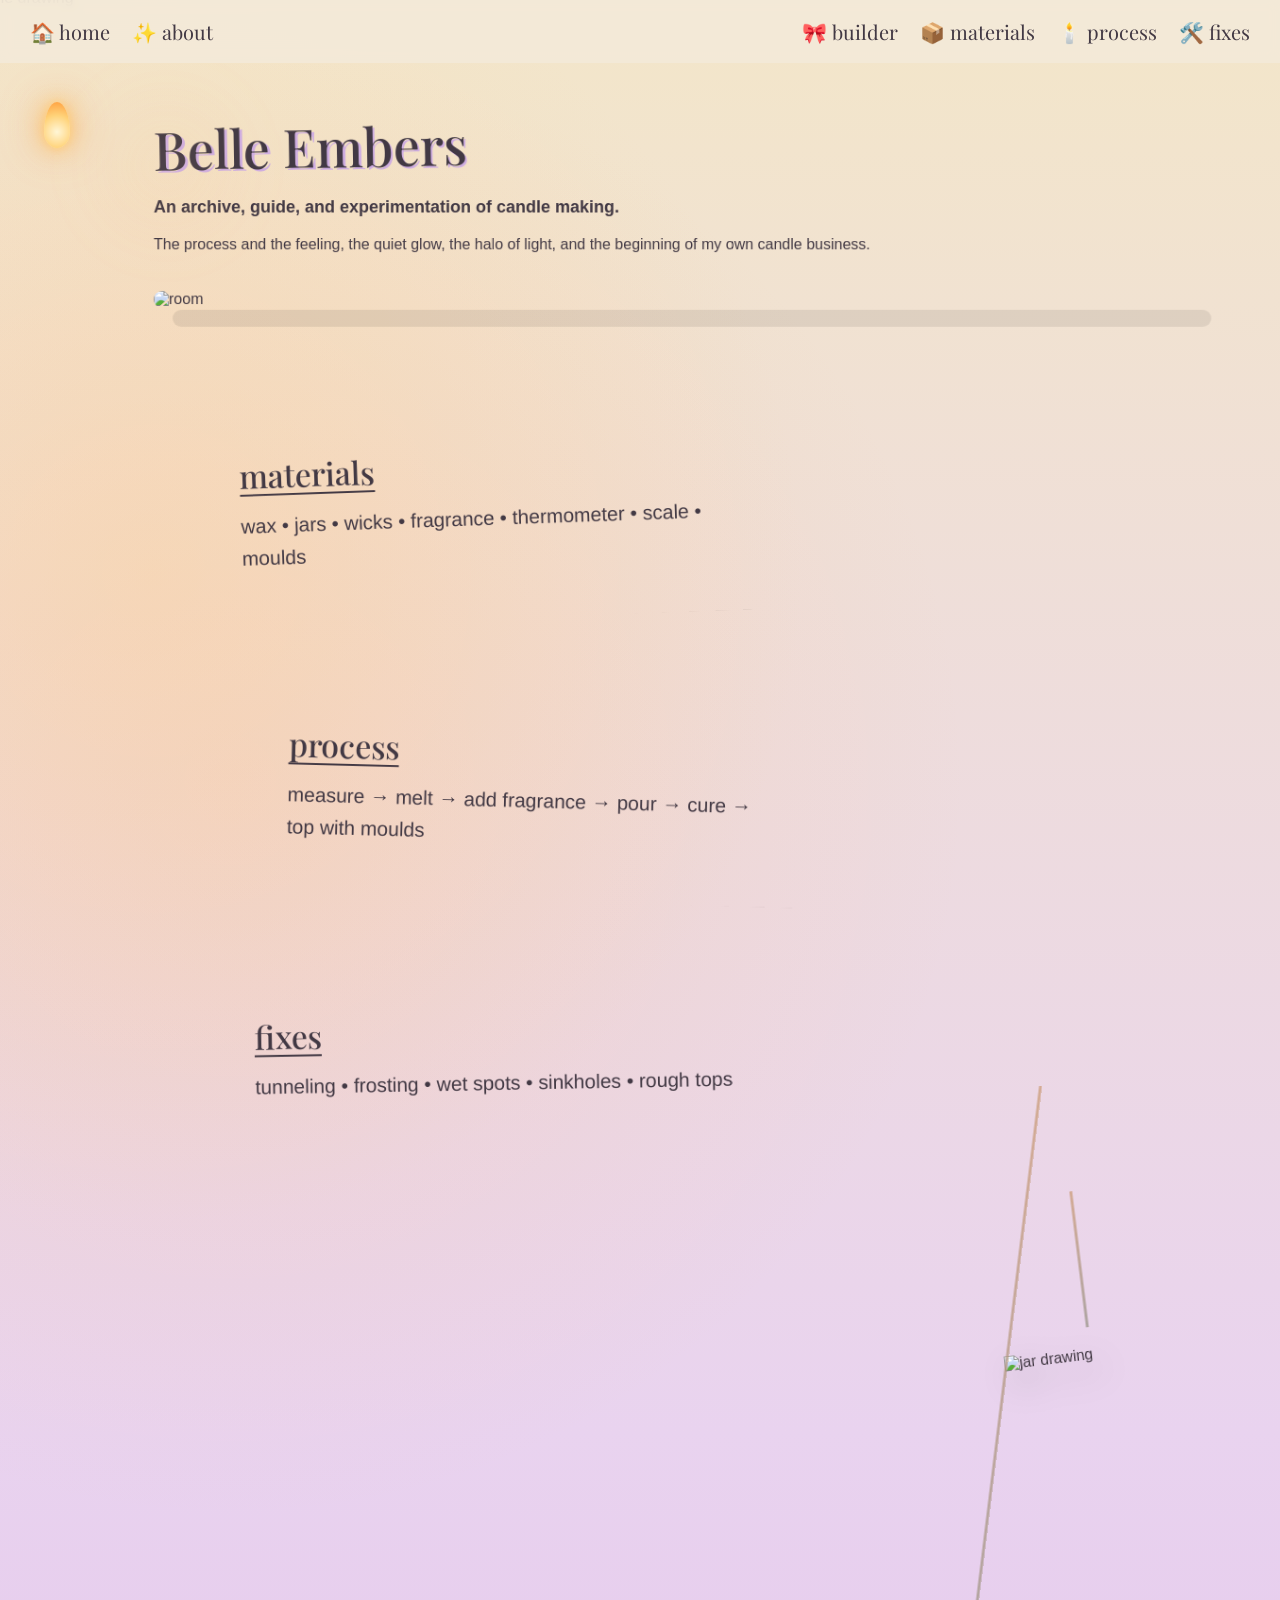
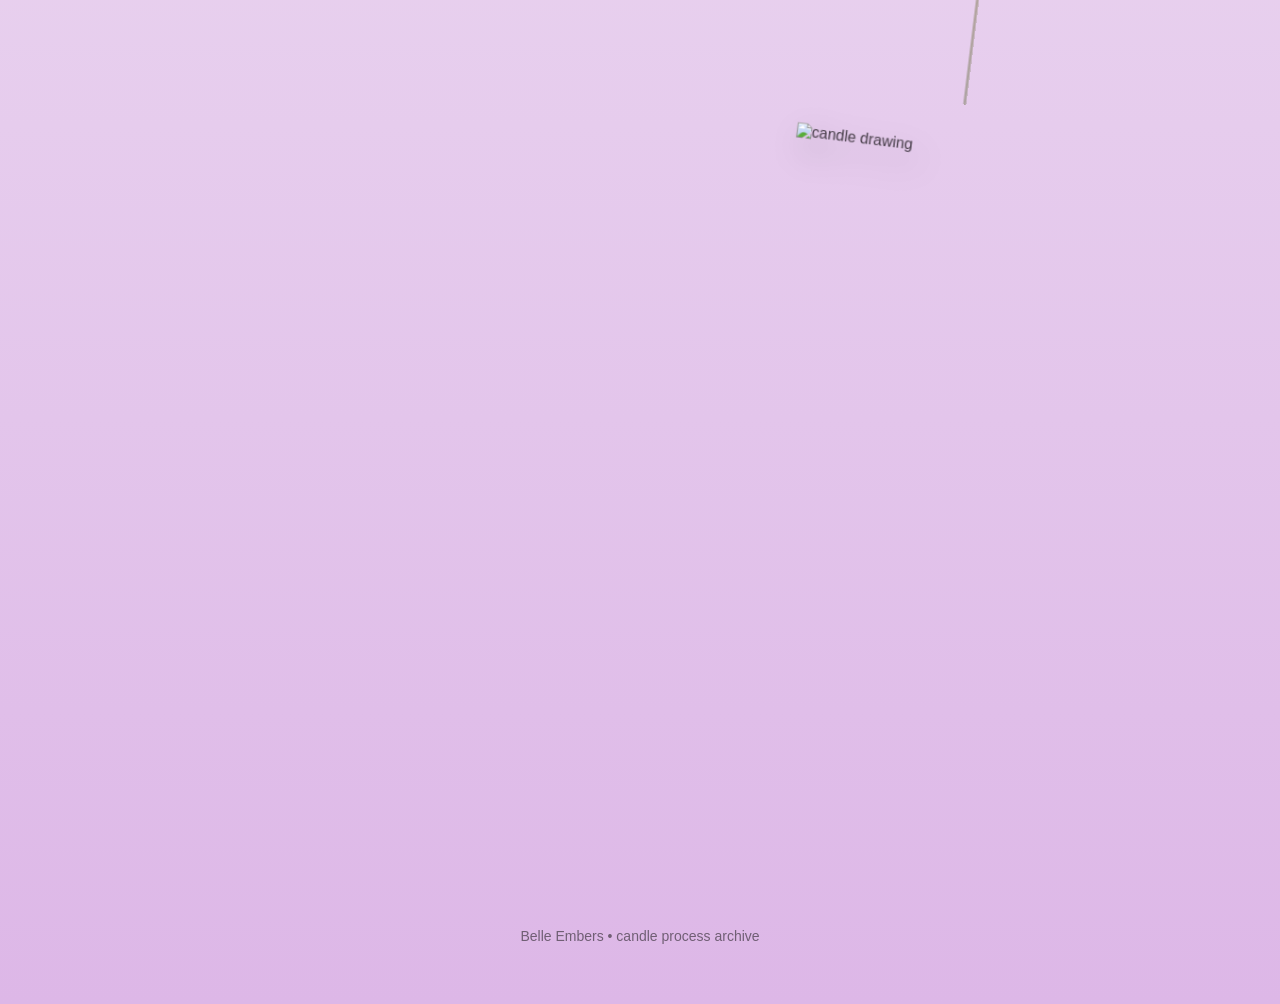
==== index.html @ 87459f6f "Add files via upload" ====
<!DOCTYPE html>
<html lang="en">
<head>
  <meta charset="UTF-8">
  <title>beautiful embers</title>
  <meta name="viewport" content="width=device-width, initial-scale=1.0">

  <link rel="icon" type="image/png" href="Candle icon .png">

  <link rel="preconnect" href="https://fonts.googleapis.com">
  <link rel="preconnect" href="https://fonts.gstatic.com" crossorigin>
  <link href="https://fonts.googleapis.com/css2?family=Playfair+Display:wght@500&display=swap" rel="stylesheet">

  <link rel="stylesheet" href="candle.css">
</head>
<body class="home">

  <nav class="menu">
    <div class="menu-left">
      <a href="index.html">🏠 home</a>
      <a href="about.html">✨ about</a>
    </div>

    <div class="menu-right">
      <a href="builder.html">🎀 builder</a>
      <a href="materials.html">📦 materials</a>
      <a href="process.html">🕯️ process</a>
      <a href="fixes.html">🛠️ fixes</a>
    </div>
  </nav>

  <div class="left-candle">
    <div id="taper" class="taper-wrap">
      <div id="flame" class="flame"></div>

      <div class="ember ember-one"></div>
      <div class="ember ember-two"></div>
      <div class="ember ember-three"></div>
      <div class="ember ember-four"></div>

      <img src="Candle drawing.svg" class="candle-img" alt="candle drawing">
      <div id="flameHalo" class="flame-halo"></div>
    </div>
  </div>

  <main class="wall">
    <div id="scene" class="scene">
      <h1 class="title">Belle Embers</h1>

      <h1 class="intro">
An archive, guide, and experimentation of candle making.  </h1>
<p>The process and the feeling, the quiet glow, the halo of light, and the beginning of my own candle business.
</p>

      <img src="Room.jpg" class="room" alt="room">
      <!-- <img src="Jar.png" class="jar" alt="jar"> -->

      <section class="text-block card-one">
        <h2><a href="materials.html">materials</a></h2>
        <p>wax • jars • wicks • fragrance • thermometer • scale • moulds</p>
      </section>

      <section class="text-block card-two">
        <h2><a href="process.html">process</a></h2>
        <p>measure → melt → add fragrance → pour → cure → top with moulds</p>
      </section>

      <section class="text-block card-three">
        <h2><a href="fixes.html">fixes</a></h2>
        <p>tunneling • frosting • wet spots • sinkholes • rough tops</p>
      </section>

      <div class="hanging-piece piece-one">
        <span class="piece-string"></span>
        <img src="Jarbunny.png" alt="jar drawing">
      </div>

      <div class="hanging-piece piece-two">
        <span class="piece-string"></span>
        <img src="Belle embers.png" alt="candle drawing">
      </div>

      <div class="sparkle sparkle-one"></div>
      <div class="sparkle sparkle-two"></div>
      <div class="sparkle sparkle-three"></div>
      <div class="sparkle sparkle-four"></div>
      <div class="sparkle sparkle-five"></div>
      <div class="sparkle sparkle-six"></div>
    </div>
  </main>

  <footer class="footer">
    Belle Embers • candle process archive
  </footer>

  <script src="candle.js"></script>
</body>
</html>
---- candle.css ----
:root{
  --butter:#eee3c1;
  --olive:#7f8b4a;
  --ink:#423944;
  --paper-shadow:14px 14px 0 rgba(0,0,0,.08);
  --paper-shape:polygon(
    0% 6%, 3% 2%, 97% 3%, 100% 6%,
    98% 96%, 95% 100%, 3% 99%, 0% 96%
  );
}

*{
  box-sizing:border-box;
}

html,
body{
  margin:0;
  padding:0;
  overflow-x:hidden;
}

body{
  font-family:"Comfortaa",sans-serif;
  color:var(--ink);
  background:
    radial-gradient(circle at 12% 22%, rgba(255,210,150,.35), transparent 28%),
    radial-gradient(circle at 18% 30%, rgba(255,185,120,.22), transparent 35%),
    linear-gradient(180deg,#f3e6c9 0%,#e9d3ef 55%,#ddb7e7 100%);
}

/* menu */

.menu{
  position:fixed;
  top:0;
  left:0;
  right:0;
  display:flex;
  justify-content:space-between;
  align-items:center;
  padding:18px 30px;
  background:rgba(243,234,216,.92);
  backdrop-filter:blur(6px);
  z-index:2000;
}
.menu-left{
  display:flex;
  gap:22px;
}
.menu-right{
  display:flex;
  gap:22px;
}

.menu a{
  color:var(--ink);
  text-decoration:none;
  font-family:"Playfair Display",serif;
  font-size:20px;
}

.menu a.active{
  text-decoration:underline;
  text-underline-offset:6px;
}

/* shared page layout */

.wall{
  position:relative;
  max-width:1100px;
  min-height:240vh;
  margin:0 auto;
  padding:110px 80px 200px 150px;
}

.info-wall{
  min-height:auto;
}

.title{
  margin:0;
  font-family:"Playfair Display",serif;
  font-size:56px;
  font-weight:500;
  text-shadow:2px 2px 0 rgb(207,174,225);
  transform:rotate(-1deg);
}

.intro{
  max-width:640px;
  margin-top:20px;
  font-size:18px;
  line-height:1.6;
}

/* scalable home/about scenes */

body.home .wall,
body.about-home .wall{
  width:100%;
  max-width:none;
  min-height:0;
  margin:0;
  padding:0;
}

.scene,
.about-scene{
  position:absolute;
  top:0;
  left:50%;
  transform-origin:top center;
  will-change:transform;
}

.scene{
  width:1330px;
  min-height:2550px;
  padding:110px 80px 260px 150px;
}

.about-scene{
  width:1330px;
  min-height:1800px;
  padding:110px 80px 220px 150px;
}

/* candle */

.left-candle{
  position:fixed;
  top:0;
  left:-50px;
  height:100vh;
  pointer-events:none;
  z-index:999;
}

.taper-wrap{
  position:absolute;
  top:-30px;
  left:0;
  width:140px;
}

.candle-img{
  width:280px;
}

.flame{
  position:absolute;
  top:113px;
  left:107px;
  width:26px;
  height:46px;
  transform:translateX(-50%);
  border-radius:50% 50% 50% 50% / 65% 65% 35% 35%;
  background:radial-gradient(circle at 50% 65%, #fff6d6, #ffd37a, #ff9c3a);
  box-shadow:
    0 0 10px #ffcf7a,
    0 0 25px rgba(255,170,60,.6),
    0 0 45px rgba(255,140,40,.4);
  animation:flicker .8s infinite alternate;
}

@keyframes flicker{
  0%{transform:translateX(-50%) rotate(-2deg) scaleY(.96);}
  50%{transform:translateX(-50%) rotate(2deg) scaleY(1.04);}
  100%{transform:translateX(-50%) rotate(-1deg) scaleY(.98);}
}

.flame-halo{
  position:fixed;
  top:92px;
  left:82px;
  width:170px;
  height:170px;
  pointer-events:none;
  z-index:2;
  border-radius:50%;
  background:
    radial-gradient(circle,
      rgba(255,220,165,.30) 0%,
      rgba(255,185,110,.16) 35%,
      rgba(255,160,90,.07) 55%,
      rgba(255,160,90,0) 75%
    );
  filter:blur(22px);
  mix-blend-mode:screen;
}

/* embers */

.ember{
  position:absolute;
  width:8px;
  height:8px;
  opacity:0;
  border-radius:50%;
  background:radial-gradient(circle,#ffd47a 0%,#ff9e3a 60%,transparent);
  filter:drop-shadow(0 0 10px rgba(255,170,80,.8));
  animation:emberRise 7s linear infinite;
}

.ember-one{left:108px;top:118px;}
.ember-two{left:114px;top:120px;animation-delay:2s;}
.ember-three{left:104px;top:122px;animation-delay:4s;}
.ember-four{left:110px;top:119px;animation-delay:6s;}

@keyframes emberRise{
  0%{
    transform:translateY(0) scale(.6);
    opacity:0;
  }
  15%{
    opacity:1;
  }
  60%{
    transform:translateY(-120px) translateX(20px) scale(.9);
  }
  100%{
    transform:translateY(-240px) translateX(-10px) scale(.5);
    opacity:0;
  }
}

/* homepage room */

.room{
  position:relative;
  z-index:30;
  display:block;
  width:100%;
  margin-top:40px;
  border-radius:20px;
  box-shadow:20px 20px 0 rgba(0,0,0,.08);
}

.jar{
  position:absolute;
  top:200px;
  right:40px;
  width:260px;
  transform:rotate(2deg);
}

/* paper cards */

.text-block,
.about-card{
  position:relative;
}

.text-block::after,
.about-card::after{
  content:"";
  position:absolute;
  inset:0;
  z-index:-1;
  background-image:url("purpleindex.jpg");
  background-size:cover;
  background-position:center;
  background-repeat:no-repeat;
  box-shadow:var(--paper-shadow);
  clip-path:var(--paper-shape);
}

.text-block::before,
.about-card::before{
  content:"";
  position:absolute;
  background-image:url("silverpushpin.png");
  background-size:contain;
  background-repeat:no-repeat;
}

.text-block{
  width:620px;
  max-width:620px;
  margin-top:80px;
  padding:56px 52px;
}

.text-block::before{
  top:-18px;
  width:70px;
  height:70px;
}

.text-block h2{
  margin:0 0 14px 0;
  font-family:"Playfair Display",serif;
  font-size:34px;
  font-weight:500;
}

.text-block p{
  margin:0;
  font-size:21px;
  line-height:1.6;
}

.card-one{
  margin-top:90px;
  margin-left:40px;
  transform:rotate(-2deg);
}

.card-two{
  margin-top:60px;
  margin-left:90px;
  transform:rotate(1.5deg);
}

.card-three{
  margin-top:60px;
  margin-left:55px;
  transform:rotate(-1deg);
}

/* clickable cards only on home */

body.home .text-block{
  cursor:pointer;
  transition:transform .25s ease, box-shadow .25s ease;
}

body.home .text-block:hover{
  transform:translateY(-6px) rotate(0deg) scale(1.02);
}

body.home .text-block h2 a{
  color:var(--ink);
  text-decoration:underline;
  text-decoration-thickness:2px;
  text-underline-offset:6px;
}

/* ABOUT PAGE */

/* top image */
.about-hero{
  width:760px;
  display:block;
  margin:40px auto 30px auto; /* centers image */
  border-radius:18px;
  transform:rotate(-1deg);
  box-shadow:14px 14px 0 rgba(0,0,0,.08);
}


/* intro card */
.about-intro-block{
  position:relative;
  max-width:760px;
  margin:0 auto;
  padding:44px 44px 36px;
  transform:rotate(-1deg);
}

.about-intro-block::after{
  content:"";
  position:absolute;
  inset:0;
  background-image:url("purpleindex.jpg");
  background-size:cover;
  background-position:center;
  box-shadow:14px 14px 0 rgba(0,0,0,.08);
  clip-path:polygon(
    0% 6%,3% 2%,97% 3%,100% 6%,
    98% 96%,95% 100%,3% 99%,0% 96%
  );
  z-index:-1;
}

.about-intro-block::before{
  content:"";
  position:absolute;
  top:-14px;
  left:18px;
  width:60px;
  height:60px;
  background-image:url("silverpushpin.png");
  background-size:contain;
  background-repeat:no-repeat;
}

.about-intro{
  margin:0 0 18px 0;
  font-size:18px;
  line-height:1.8;
}

.about-intro:last-child{
  margin-bottom:0;
}


/* cards grid */
.about-grid{
  display:grid;
  grid-template-columns:repeat(2, minmax(0,1fr));
  gap:44px;
  max-width:1000px;
  margin:70px auto 0 auto;
  position:relative;
}

.about-card{
  min-height:220px;
  padding:44px 40px;
  position:relative;
}

.about-card:nth-child(1){ transform:rotate(-1.2deg); }
.about-card:nth-child(2){ transform:rotate(.9deg); }
.about-card:nth-child(3){ transform:rotate(-.8deg); }
.about-card:nth-child(4){ transform:rotate(1.1deg); }

.about-card::after{
  content:"";
  position:absolute;
  inset:0;
  background-image:url("purpleindex.jpg");
  background-size:125%;
  background-position:center;
  box-shadow:14px 14px 0 rgba(0,0,0,.08);
  clip-path:polygon(
    0% 6%,3% 2%,97% 3%,100% 6%,
    98% 96%,95% 100%,3% 99%,0% 96%
  );
  z-index:-1;
}

.about-card::before{
  content:"";
  position:absolute;
  width:60px;
  height:60px;
  background-image:url("silverpushpin.png");
  background-size:contain;
  background-repeat:no-repeat;
  top:-14px;
  left:18px;
}

.about-card h2{
  margin:0 0 16px 0;
  font-family:"Playfair Display",serif;
  font-size:34px;
}

.about-card p{
  margin:0;
  font-size:18px;
  line-height:1.7;
}


/* jar sticker overlapping first card */
.about-jar{
  position:absolute;
  right:100px;
  top:685px; /* aligns with first card */
  width:240px;
  transform:rotate(10deg);
  z-index:50;
  filter:drop-shadow(10px 14px 18px rgba(0,0,0,.25));
  pointer-events:none;
}

/* drawings */

.hanging-piece{
  position:absolute;
  z-index:20;
  opacity:0;
  pointer-events:none;
  transition:
    opacity 1.1s ease,
    transform 1.1s cubic-bezier(.2,.8,.2,1);
}

.hanging-piece img{
  display:block;
  width:270px;
  height:auto;
  filter:drop-shadow(10px 14px 18px rgba(0,0,0,.22));
  transform-origin:top center;
  animation:gentleSwing 4s ease-in-out infinite;
}

.piece-string{
  position:absolute;
  z-index:10;
  width:3px;
  background:linear-gradient(
    to bottom,
    rgba(199,147,104,0.65),
    rgba(163,156,149,0.85)
  );
}

.piece-one{
  top:1420px;
  right:10px;
  transform:translateY(-260px) rotate(-14deg) scale(.98);
}

.piece-one .piece-string{
  top:-165px;
  left:34%;
  height:145px;
  transform:translateX(-50%);
}

.piece-two{
  top:1840px;
  right:230px;
  transform:translateY(250px) rotate(14deg) scale(.92);
}

.piece-two .piece-string{
  top:-700px;
  left:64%;
  height:660px;
  transform:translateX(-50%);
}

.hanging-piece.show{
  opacity:1;
}

.piece-one.show{
  transform:translateY(0) rotate(-7deg) scale(1);
}

.piece-two.show{
  transform:translateY(0) rotate(7deg) scale(1);
}

@keyframes gentleSwing{
  0%{transform:rotate(-6deg);}
  50%{transform:rotate(6deg);}
  100%{transform:rotate(-6deg);}
}

/* sparkles */

.sparkle{
  position:absolute;
  opacity:0;
  background:radial-gradient(circle,#ffe6a8 0%,#ffc46b 45%,#ff9e45 70%,transparent);
  clip-path:polygon(
    50% 0%,
    61% 35%,
    100% 50%,
    61% 65%,
    50% 100%,
    39% 65%,
    0% 50%,
    39% 35%
  );
  filter:drop-shadow(0 0 10px rgba(255,200,120,.45));
  transition:opacity .8s ease;
  animation:sparkleFloat 10s ease-in-out infinite;
}

.sparkle.show{
  opacity:1;
}

.sparkle-one{top:1380px;right:210px;width:20px;height:20px;}
.sparkle-two{top:1460px;right:95px;width:14px;height:14px;}
.sparkle-three{top:1570px;right:300px;width:22px;height:22px;}
.sparkle-four{top:1755px;right:250px;width:12px;height:12px;}
.sparkle-five{top:1850px;right:430px;width:18px;height:18px;}
.sparkle-six{top:1940px;right:220px;width:16px;height:16px;}

@keyframes sparkleFloat{
  0%{transform:translateY(0) scale(.9);}
  50%{transform:translateY(-20px) scale(1);}
  100%{transform:translateY(-40px) scale(.9);}
}

/* footer */

.footer{
  position:relative;
  padding:120px 20px 60px;
  text-align:center;
  font-size:14px;
  opacity:.7;
}
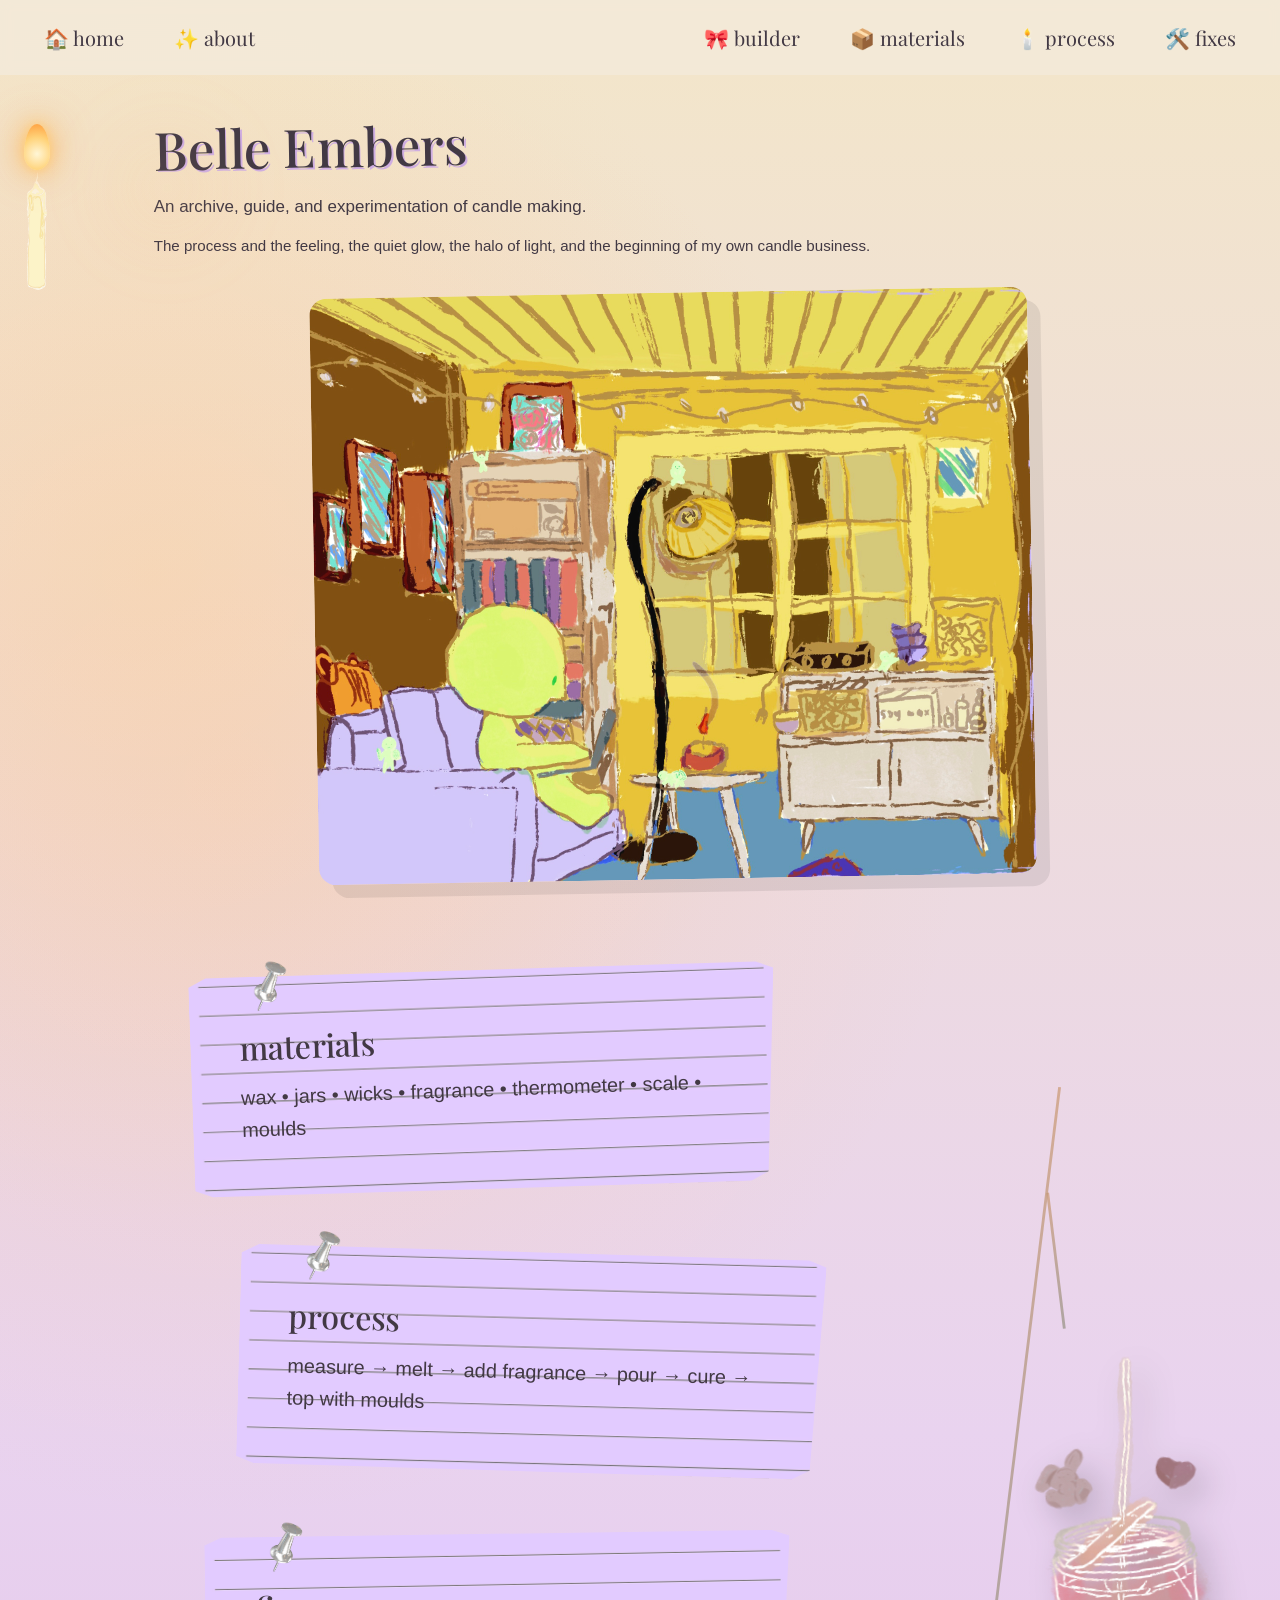
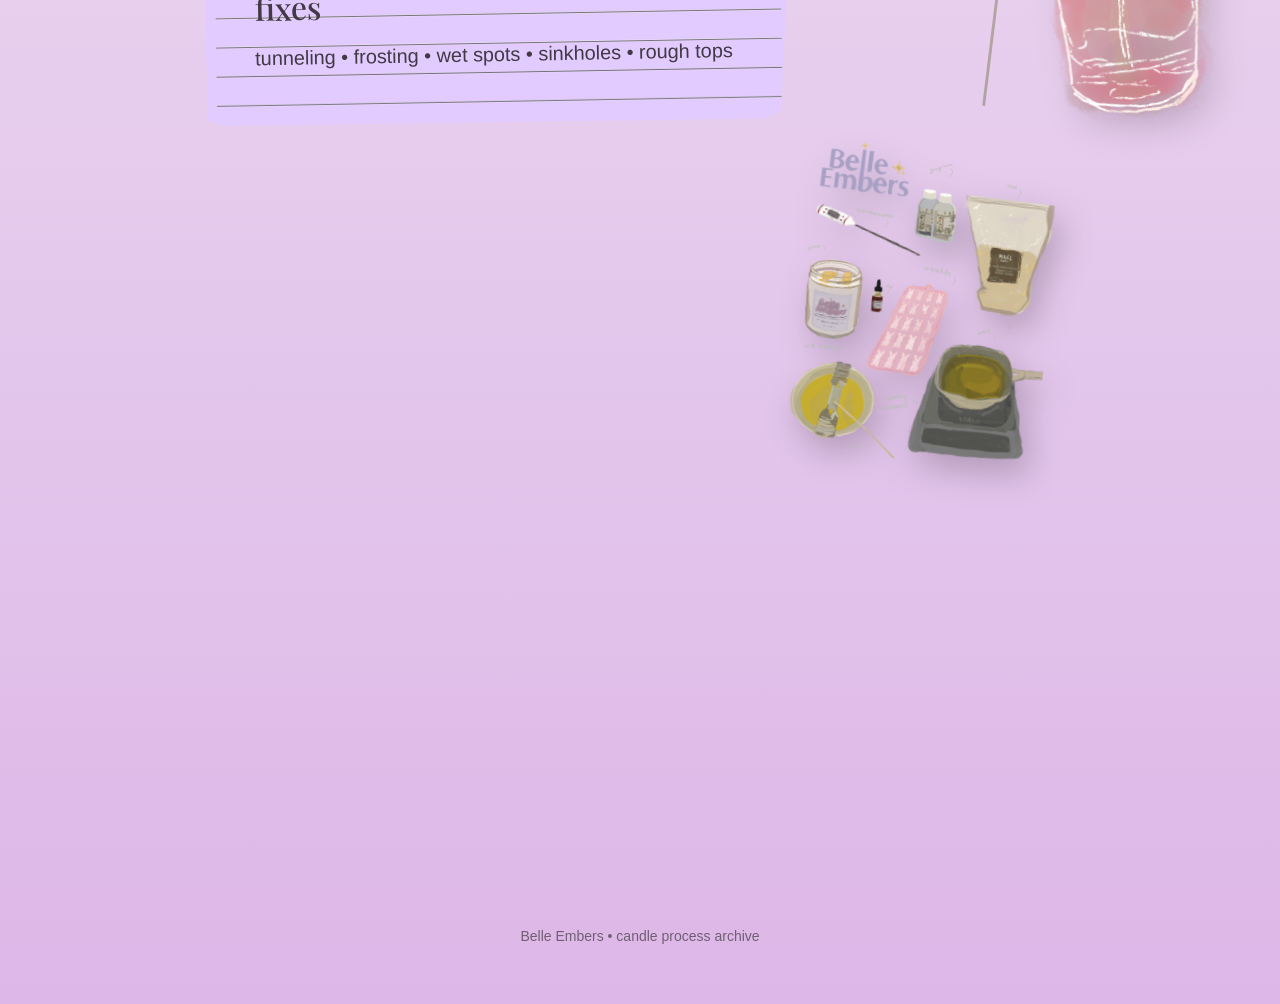
==== commit 71ded940: "Add files via upload" ====
--- a/index.html
+++ b/index.html
@@ -2,22 +2,32 @@
 <html lang="en">
 <head>
   <meta charset="UTF-8">
-  <title>beautiful embers</title>
+
+  <!-- this is the title that shows on the browser tab -->
+  <title>Belle Embers</title>
+
   <meta name="viewport" content="width=device-width, initial-scale=1.0">
 
-  <link rel="icon" type="image/png" href="Candle icon .png">
+  <!-- little icon in the browser tab -->
+  <!-- <link rel="icon" type="image/png" href="Candle icon .png"> -->
 
+  <!-- connecting to google fonts -->
   <link rel="preconnect" href="https://fonts.googleapis.com">
   <link rel="preconnect" href="https://fonts.gstatic.com" crossorigin>
+
+  <!-- importing playfair display font -->
   <link href="https://fonts.googleapis.com/css2?family=Playfair+Display:wght@500&display=swap" rel="stylesheet">
 
+  <!-- linking my css file -->
   <link rel="stylesheet" href="candle.css">
 </head>
+
 <body class="home">
 
+  <!-- navigation menu -->
   <nav class="menu">
     <div class="menu-left">
-      <a href="index.html">🏠 home</a>
+      <a href="index.html" class="active">🏠 home</a>
       <a href="about.html">✨ about</a>
     </div>
 
@@ -29,70 +39,96 @@
     </div>
   </nav>
 
+  <!-- this is my candle that stays on the left side of the screen -->
   <div class="left-candle">
     <div id="taper" class="taper-wrap">
+
+      <!-- flame -->
       <div id="flame" class="flame"></div>
 
+      <!-- little glowing embers around the flame -->
       <div class="ember ember-one"></div>
       <div class="ember ember-two"></div>
       <div class="ember ember-three"></div>
       <div class="ember ember-four"></div>
 
-      <img src="Candle drawing.svg" class="candle-img" alt="candle drawing">
+      <!-- candle drawing image -->
+      <img src="Candle drawing.svg" class="candle-img" alt="Candle drawing">
+
+      <!-- glow around the flame -->
       <div id="flameHalo" class="flame-halo"></div>
     </div>
   </div>
 
+  <!-- main page content -->
   <main class="wall">
     <div id="scene" class="scene">
+
+      <!-- main title -->
       <h1 class="title">Belle Embers</h1>
 
-      <h1 class="intro">
-An archive, guide, and experimentation of candle making.  </h1>
-<p>The process and the feeling, the quiet glow, the halo of light, and the beginning of my own candle business.
-</p>
+      <!-- intro text -->
+      <p class="intro">
+        An archive, guide, and experimentation of candle making.
+      </p>
 
-      <img src="Room.jpg" class="room" alt="room">
-      <!-- <img src="Jar.png" class="jar" alt="jar"> -->
+      <p>
+        The process and the feeling, the quiet glow, the halo of light, and the beginning of my own candle business.
+      </p>
 
-      <section class="text-block card-one">
-        <h2><a href="materials.html">materials</a></h2>
-        <p>wax • jars • wicks • fragrance • thermometer • scale • moulds</p>
-      </section>
+      <!-- large room image -->
+      <img src="Room.jpg" class="room" alt="Belle Embers room scene">
 
-      <section class="text-block card-two">
-        <h2><a href="process.html">process</a></h2>
-        <p>measure → melt → add fragrance → pour → cure → top with moulds</p>
-      </section>
+      <!-- information cards -->
+      <a href="materials.html" class="card-link">
+        <section class="text-block card-one">
+          <h2>materials</h2>
+          <p>wax • jars • wicks • fragrance • thermometer • scale • moulds</p>
+        </section>
+      </a>
 
-      <section class="text-block card-three">
-        <h2><a href="fixes.html">fixes</a></h2>
-        <p>tunneling • frosting • wet spots • sinkholes • rough tops</p>
-      </section>
+      <a href="process.html" class="card-link">
+        <section class="text-block card-two">
+          <h2>process</h2>
+          <p>measure → melt → add fragrance → pour → cure → top with moulds</p>
+        </section>
+      </a>
 
+      <a href="fixes.html" class="card-link">
+        <section class="text-block card-three">
+          <h2>fixes</h2>
+          <p>tunneling • frosting • wet spots • sinkholes • rough tops</p>
+        </section>
+      </a>
+
+      <!-- hanging decorative drawings -->
       <div class="hanging-piece piece-one">
         <span class="piece-string"></span>
-        <img src="Jarbunny.png" alt="jar drawing">
+        <img src="Jarbunny.png" alt="Jar bunny drawing">
       </div>
 
       <div class="hanging-piece piece-two">
         <span class="piece-string"></span>
-        <img src="Belle embers.png" alt="candle drawing">
+        <img src="Belle embers.png" alt="Belle Embers drawing">
       </div>
 
+      <!-- sparkles that appear as you scroll -->
       <div class="sparkle sparkle-one"></div>
       <div class="sparkle sparkle-two"></div>
       <div class="sparkle sparkle-three"></div>
       <div class="sparkle sparkle-four"></div>
       <div class="sparkle sparkle-five"></div>
       <div class="sparkle sparkle-six"></div>
+
     </div>
   </main>
 
+  <!-- footer -->
   <footer class="footer">
     Belle Embers • candle process archive
   </footer>
 
+  <!-- linking my javascript -->
   <script src="candle.js"></script>
 </body>
 </html>
--- a/candle.css
+++ b/candle.css
@@ -1,7 +1,10 @@
 :root{
+  /* these are my main site colours so I can reuse them */
   --butter:#eee3c1;
   --olive:#7f8b4a;
   --ink:#423944;
+
+  /* shadow and paper shape used on my cards */
   --paper-shadow:14px 14px 0 rgba(0,0,0,.08);
   --paper-shape:polygon(
     0% 6%, 3% 2%, 97% 3%, 100% 6%,
@@ -10,6 +13,7 @@
 }
 
 *{
+  /* makes padding and border easier to control */
   box-sizing:border-box;
 }
 
@@ -21,6 +25,7 @@
 }
 
 body{
+  /* general font and page background */
   font-family:"Comfortaa",sans-serif;
   color:var(--ink);
   background:
@@ -29,7 +34,7 @@
     linear-gradient(180deg,#f3e6c9 0%,#e9d3ef 55%,#ddb7e7 100%);
 }
 
-/* menu */
+/* ---------------- menu ---------------- */
 
 .menu{
   position:fixed;
@@ -44,28 +49,30 @@
   backdrop-filter:blur(6px);
   z-index:2000;
 }
-.menu-left{
-  display:flex;
-  gap:22px;
-}
+
+.menu-left,
 .menu-right{
   display:flex;
   gap:22px;
 }
 
 .menu a{
+  position:relative;
   color:var(--ink);
   text-decoration:none;
   font-family:"Playfair Display",serif;
   font-size:20px;
-}
-
-.menu a.active{
-  text-decoration:underline;
-  text-underline-offset:6px;
-}
-
-/* shared page layout */
+  padding:6px 14px;
+  border-radius:999px;
+  transition:all 0.25s ease;
+}
+
+/* subtle hover */
+.menu a:hover{
+  background:rgba(210,180,230,0.25);
+}
+
+/* ---------------- shared page layout ---------------- */
 
 .wall{
   position:relative;
@@ -95,24 +102,26 @@
   line-height:1.6;
 }
 
-/* scalable home/about scenes */
+/* ---------------- home and about scene scaling ---------------- */
 
 body.home .wall,
-body.about-home .wall{
+body.about-home .wall,
+body.builder-home .wall{
   width:100%;
   max-width:none;
   min-height:0;
   margin:0;
-  padding:0;
+  padding-left:150px;
 }
 
 .scene,
-.about-scene{
+.about-scene,
+.builder-scene{
   position:absolute;
   top:0;
   left:50%;
+  transform:translateX(-50%);
   transform-origin:top center;
-  will-change:transform;
 }
 
 .scene{
@@ -127,7 +136,13 @@
   padding:110px 80px 220px 150px;
 }
 
-/* candle */
+.builder-scene{
+  width:1330px;
+  min-height:1800px;
+  padding:110px 80px 220px 150px;
+}
+
+/* ---------------- left candle ---------------- */
 
 .left-candle{
   position:fixed;
@@ -149,6 +164,7 @@
   width:280px;
 }
 
+/* flame styling */
 .flame{
   position:absolute;
   top:113px;
@@ -165,12 +181,14 @@
   animation:flicker .8s infinite alternate;
 }
 
+/* flame animation */
 @keyframes flicker{
   0%{transform:translateX(-50%) rotate(-2deg) scaleY(.96);}
   50%{transform:translateX(-50%) rotate(2deg) scaleY(1.04);}
   100%{transform:translateX(-50%) rotate(-1deg) scaleY(.98);}
 }
 
+/* soft glow around the flame */
 .flame-halo{
   position:fixed;
   top:92px;
@@ -191,7 +209,7 @@
   mix-blend-mode:screen;
 }
 
-/* embers */
+/* ---------------- embers ---------------- */
 
 .ember{
   position:absolute;
@@ -226,27 +244,17 @@
   }
 }
 
-/* homepage room */
-
+/* ---------------- room image ---------------- */
 .room{
-  position:relative;
-  z-index:30;
+  width:760px;
   display:block;
-  width:100%;
-  margin-top:40px;
-  border-radius:20px;
-  box-shadow:20px 20px 0 rgba(0,0,0,.08);
-}
-
-.jar{
-  position:absolute;
-  top:200px;
-  right:40px;
-  width:260px;
-  transform:rotate(2deg);
-}
-
-/* paper cards */
+  margin:40px auto 30px auto;
+  border-radius:18px;
+  transform:rotate(-1deg);
+  box-shadow:14px 14px 0 rgba(0,0,0,.08);
+}
+
+/* ---------------- paper cards ---------------- */
 
 .text-block,
 .about-card{
@@ -302,6 +310,7 @@
   line-height:1.6;
 }
 
+/* slightly different card positions so it feels scrapbook-like */
 .card-one{
   margin-top:90px;
   margin-left:40px;
@@ -320,8 +329,7 @@
   transform:rotate(-1deg);
 }
 
-/* clickable cards only on home */
-
+/* home page hover effect */
 body.home .text-block{
   cursor:pointer;
   transition:transform .25s ease, box-shadow .25s ease;
@@ -331,27 +339,32 @@
   transform:translateY(-6px) rotate(0deg) scale(1.02);
 }
 
-body.home .text-block h2 a{
-  color:var(--ink);
-  text-decoration:underline;
-  text-decoration-thickness:2px;
-  text-underline-offset:6px;
-}
-
-/* ABOUT PAGE */
-
-/* top image */
+/* make whole home cards clickable */
+.card-link{
+  display:block;
+  width:fit-content;
+  max-width:100%;
+  text-decoration:none;
+  color:inherit;
+}
+
+body.home .card-link:hover .text-block{
+  transform:translateY(-6px) rotate(0deg) scale(1.02);
+}
+
+/* ---------------- about page ---------------- */
+
+/* main photo */
 .about-hero{
   width:760px;
   display:block;
-  margin:40px auto 30px auto; /* centers image */
+  margin:40px auto 30px auto;
   border-radius:18px;
   transform:rotate(-1deg);
   box-shadow:14px 14px 0 rgba(0,0,0,.08);
 }
 
-
-/* intro card */
+/* intro paper block */
 .about-intro-block{
   position:relative;
   max-width:760px;
@@ -397,8 +410,7 @@
   margin-bottom:0;
 }
 
-
-/* cards grid */
+/* grid of cards */
 .about-grid{
   display:grid;
   grid-template-columns:repeat(2, minmax(0,1fr));
@@ -419,33 +431,6 @@
 .about-card:nth-child(3){ transform:rotate(-.8deg); }
 .about-card:nth-child(4){ transform:rotate(1.1deg); }
 
-.about-card::after{
-  content:"";
-  position:absolute;
-  inset:0;
-  background-image:url("purpleindex.jpg");
-  background-size:125%;
-  background-position:center;
-  box-shadow:14px 14px 0 rgba(0,0,0,.08);
-  clip-path:polygon(
-    0% 6%,3% 2%,97% 3%,100% 6%,
-    98% 96%,95% 100%,3% 99%,0% 96%
-  );
-  z-index:-1;
-}
-
-.about-card::before{
-  content:"";
-  position:absolute;
-  width:60px;
-  height:60px;
-  background-image:url("silverpushpin.png");
-  background-size:contain;
-  background-repeat:no-repeat;
-  top:-14px;
-  left:18px;
-}
-
 .about-card h2{
   margin:0 0 16px 0;
   font-family:"Playfair Display",serif;
@@ -458,12 +443,11 @@
   line-height:1.7;
 }
 
-
-/* jar sticker overlapping first card */
+/* jar overlaps the about section */
 .about-jar{
   position:absolute;
   right:100px;
-  top:685px; /* aligns with first card */
+  top:685px;
   width:240px;
   transform:rotate(10deg);
   z-index:50;
@@ -471,7 +455,7 @@
   pointer-events:none;
 }
 
-/* drawings */
+/* ---------------- hanging pieces ---------------- */
 
 .hanging-piece{
   position:absolute;
@@ -547,7 +531,60 @@
   100%{transform:rotate(-6deg);}
 }
 
-/* sparkles */
+/* ---------------- builder buttons ---------------- */
+
+.builder-controls button{
+  border:2px solid transparent;
+  background:#f6ecf6;
+  border-radius:12px;
+  cursor:pointer;
+  display:flex;
+  flex-direction:column;
+  align-items:center;
+  justify-content:center;
+  gap:8px;
+  padding:12px 16px;
+  min-width:100px;
+  min-height:100px;
+  transition:
+    transform 0.2s,
+    border-color 0.2s,
+    box-shadow 0.2s,
+    background 0.2s;
+}
+
+.builder-controls button:hover{
+  transform:translateY(-2px);
+}
+
+.builder-controls button.active{
+  border:2px solid rgba(66,57,68,.55);
+  box-shadow:0 4px 12px rgba(0,0,0,0.15);
+  background:#ead8ec;
+}
+
+.builder-controls button.active img{
+  border:none !important;
+  box-shadow:none !important;
+}
+
+.builder-controls button.active .sparkle-icon{
+  transform:scale(1.2);
+}
+
+.sparkle-icon{
+  font-size:34px;
+  line-height:1;
+  transition:transform 0.2s;
+}
+
+#clearBtn{
+  font-family:"Playfair Display",serif;
+  font-size:16px;
+  font-weight:500;
+}
+
+/* ---------------- sparkles ---------------- */
 
 .sparkle{
   position:absolute;
@@ -585,7 +622,16 @@
   100%{transform:translateY(-40px) scale(.9);}
 }
 
-/* footer */
+.home-hero{
+  width:760px;
+  display:block;
+  margin:40px auto 30px auto;
+  border-radius:18px;
+  transform:rotate(-1deg);
+  box-shadow:14px 14px 0 rgba(0,0,0,.08);
+}
+
+/* ---------------- footer ---------------- */
 
 .footer{
   position:relative;
@@ -593,4 +639,280 @@
   text-align:center;
   font-size:14px;
   opacity:.7;
+}
+
+@media (max-width: 600px){
+
+  .menu{
+    flex-direction:column;
+    align-items:flex-start;
+    gap:8px;
+    padding:12px 16px;
+  }
+
+  .menu-left,
+  .menu-right{
+    flex-wrap:wrap;
+    gap:8px;
+  }
+
+  .menu a{
+    font-size:15px;
+    padding:4px 10px;
+  }
+
+}
+
+/* ---------------- FIX NON-SCALED PAGES ---------------- */
+
+@media (max-width: 768px){
+
+  /* general page spacing */
+  .wall{
+    padding:140px 20px 80px 20px;
+  }
+
+  .title{
+    font-size:34px;
+  }
+
+  .intro{
+    font-size:16px;
+    max-width:100%;
+  }
+
+  /* cards shrink properly */
+  .text-block{
+    width:100%;
+    max-width:100%;
+    padding:30px 22px;
+  }
+
+  .text-block h2{
+    font-size:26px;
+  }
+
+  .text-block p{
+    font-size:16px;
+  }
+
+  /* remove sideways offsets */
+  .card-one,
+  .card-two,
+  .card-three{
+    margin-left:0;
+  }
+
+  /* process page rows stack */
+  .process-row{
+    flex-direction:column !important;
+    align-items:flex-start;
+  }
+
+  .process-row img{
+    width:140px;
+  }
+
+  /* builder page */
+  .builder-controls{
+    justify-content:center;
+  }
+
+  .candle-top{
+    width:260px;
+    height:260px;
+  }
+
+}
+
+/* keep content clear of the candle on all pages */
+.wall{
+  padding-left:220px; /* was ~150px */
+}
+
+.left-candle{
+  left:-70px;
+}
+
+@media (max-width: 900px){
+
+  body.builder-home .wall{
+    width:100%;
+    max-width:none;
+    min-height:auto;
+    margin:0;
+    padding:140px 20px 80px 20px;
+  }
+
+  .builder-scene{
+    position:relative;
+    top:auto;
+    left:auto;
+    width:100%;
+    min-height:auto;
+    padding:0;
+    transform:none !important;
+  }
+
+  .builder-box{
+    width:100%;
+    max-width:100%;
+    padding:28px 18px 32px;
+  }
+
+  .builder-intro{
+    max-width:100%;
+    font-size:16px;
+    line-height:1.6;
+  }
+
+  .builder-controls{
+    justify-content:center;
+    gap:10px;
+    margin:30px 0 24px;
+  }
+
+  .builder-controls button{
+    min-width:86px;
+    min-height:86px;
+    padding:10px 12px;
+  }
+
+  .builder-controls button .topper-title{
+    font-size:13px;
+  }
+
+  .builder-controls button img{
+    width:40px;
+  }
+
+  #clearBtn{
+    margin-left:0;
+    margin-top:4px;
+  }
+
+  .builder-canvas-wrap{
+    width:100%;
+  }
+
+  .candle-top{
+    width:260px;
+    height:260px;
+  }
+
+  .top-wick{
+    top:92px;
+    height:30px;
+  }
+
+  .top-flame{
+    top:62px;
+  }
+
+  body.about-home .wall{
+    width:100%;
+    max-width:none;
+    min-height:auto !important;
+    height:auto !important;
+    margin:0;
+    padding:180px 20px 120px 20px !important;
+  }
+
+  .about-scene{
+    position:relative !important;
+    top:auto !important;
+    left:auto !important;
+    width:100% !important;
+    min-height:auto !important;
+    height:auto !important;
+    padding:0 0 80px 0 !important;
+    transform:none !important;
+    overflow:visible !important;
+  }
+
+  body.about-home .title{
+    font-size:34px;
+    margin-top:0;
+  }
+
+  .about-hero{
+    width:100%;
+    max-width:100%;
+  }
+
+  .about-intro-block{
+    max-width:100%;
+    padding:30px 22px;
+    transform:none;
+  }
+
+  .about-intro{
+    font-size:16px;
+    line-height:1.7;
+  }
+
+  .about-grid{
+    grid-template-columns:1fr;
+    gap:26px;
+    margin-top:40px;
+  }
+
+  .about-card{
+    min-height:auto;
+    transform:none !important;
+    padding:30px 22px;
+  }
+
+  .about-card h2{
+    font-size:26px;
+  }
+
+  .about-card p{
+    font-size:16px;
+  }
+
+  .about-jar{
+    display:none;
+  }
+
+  body.home .wall{
+    width:100%;
+    max-width:none;
+    min-height:auto !important;
+    height:auto !important;
+    margin:0;
+    padding:180px 20px 120px 20px !important;
+  }
+
+  .scene{
+    position:relative !important;
+    top:auto !important;
+    left:auto !important;
+    width:100% !important;
+    min-height:auto !important;
+    height:auto !important;
+    padding:0 0 80px 0 !important;
+    transform:none !important;
+    overflow:visible !important;
+  }
+
+  .room{
+    width:100%;
+    max-width:100%;
+  }
+
+  .hanging-piece,
+  .sparkle{
+    display:none;
+  }
+}
+
+@media (min-width: 901px) and (max-width: 1400px){
+  body.builder-home .wall{
+    padding-left:210px;
+  }
+
+  .builder-scene{
+    padding-left:210px;
+  }
 }
